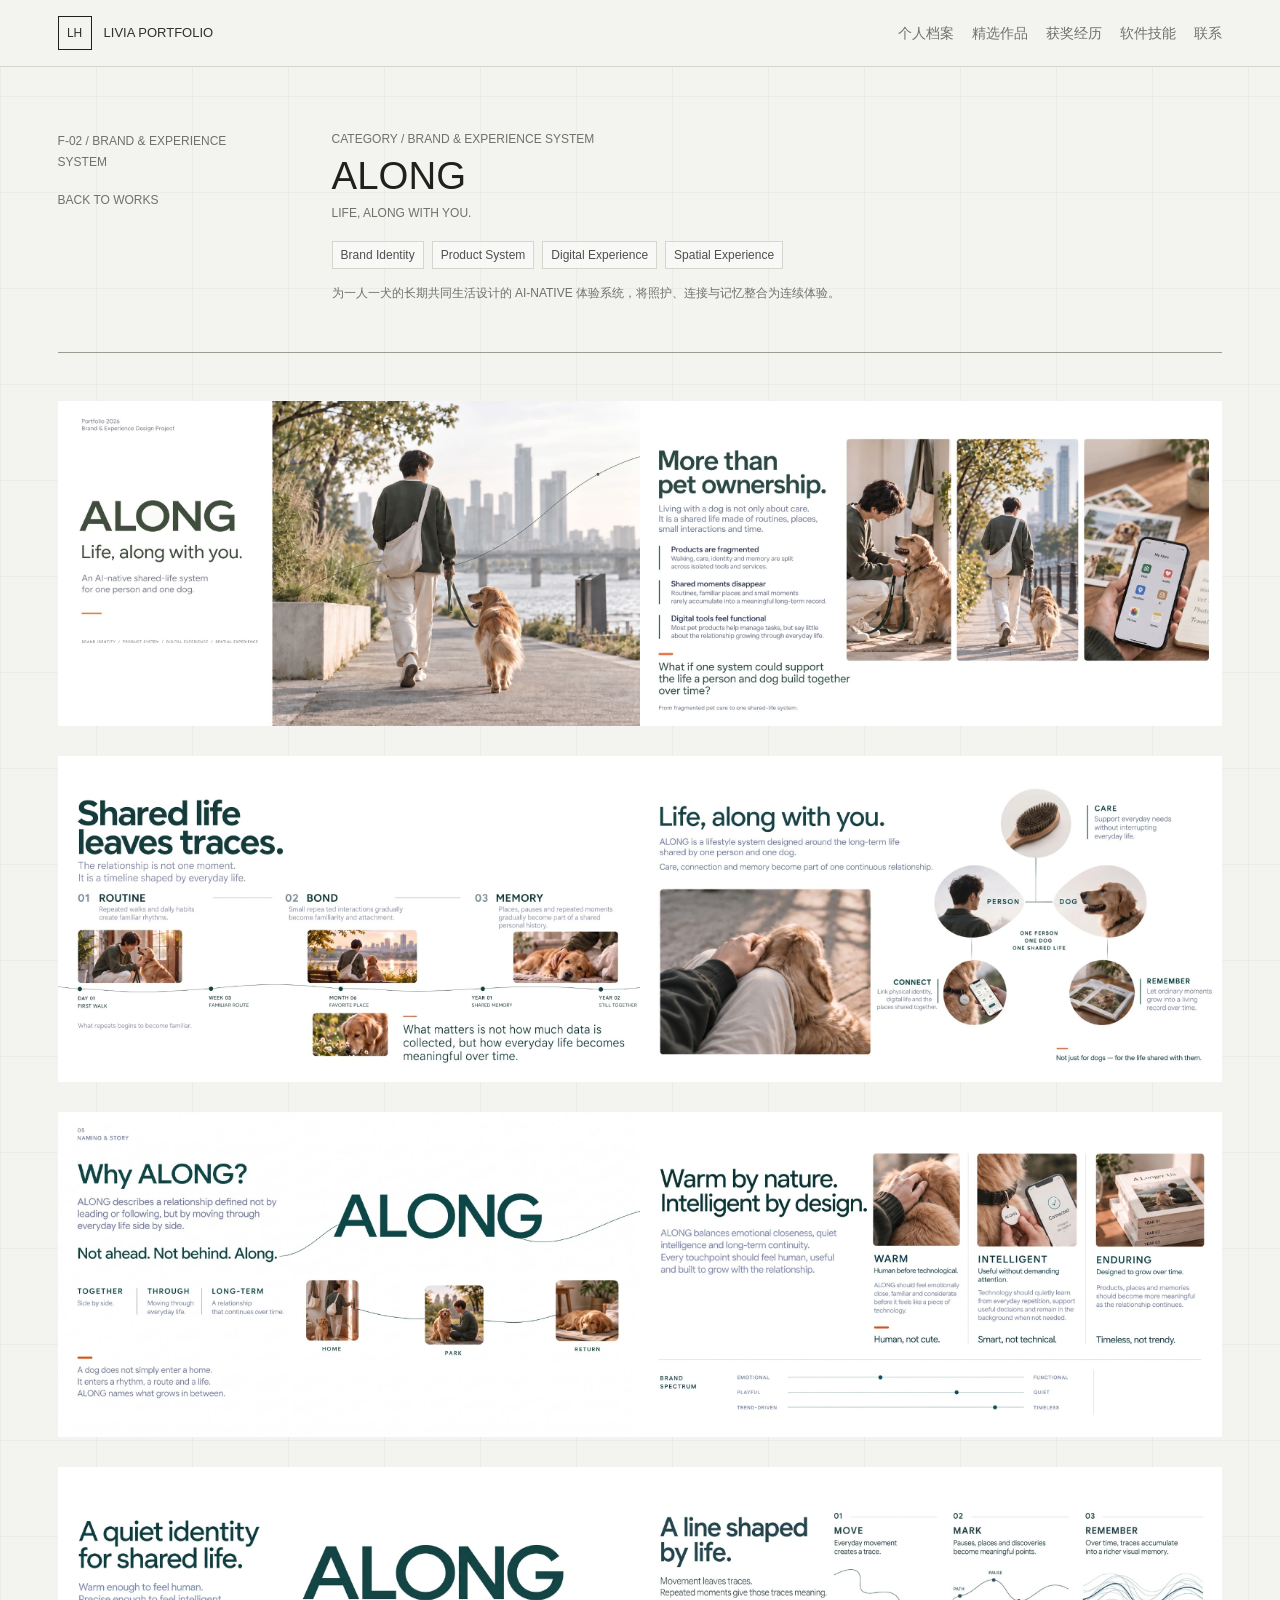
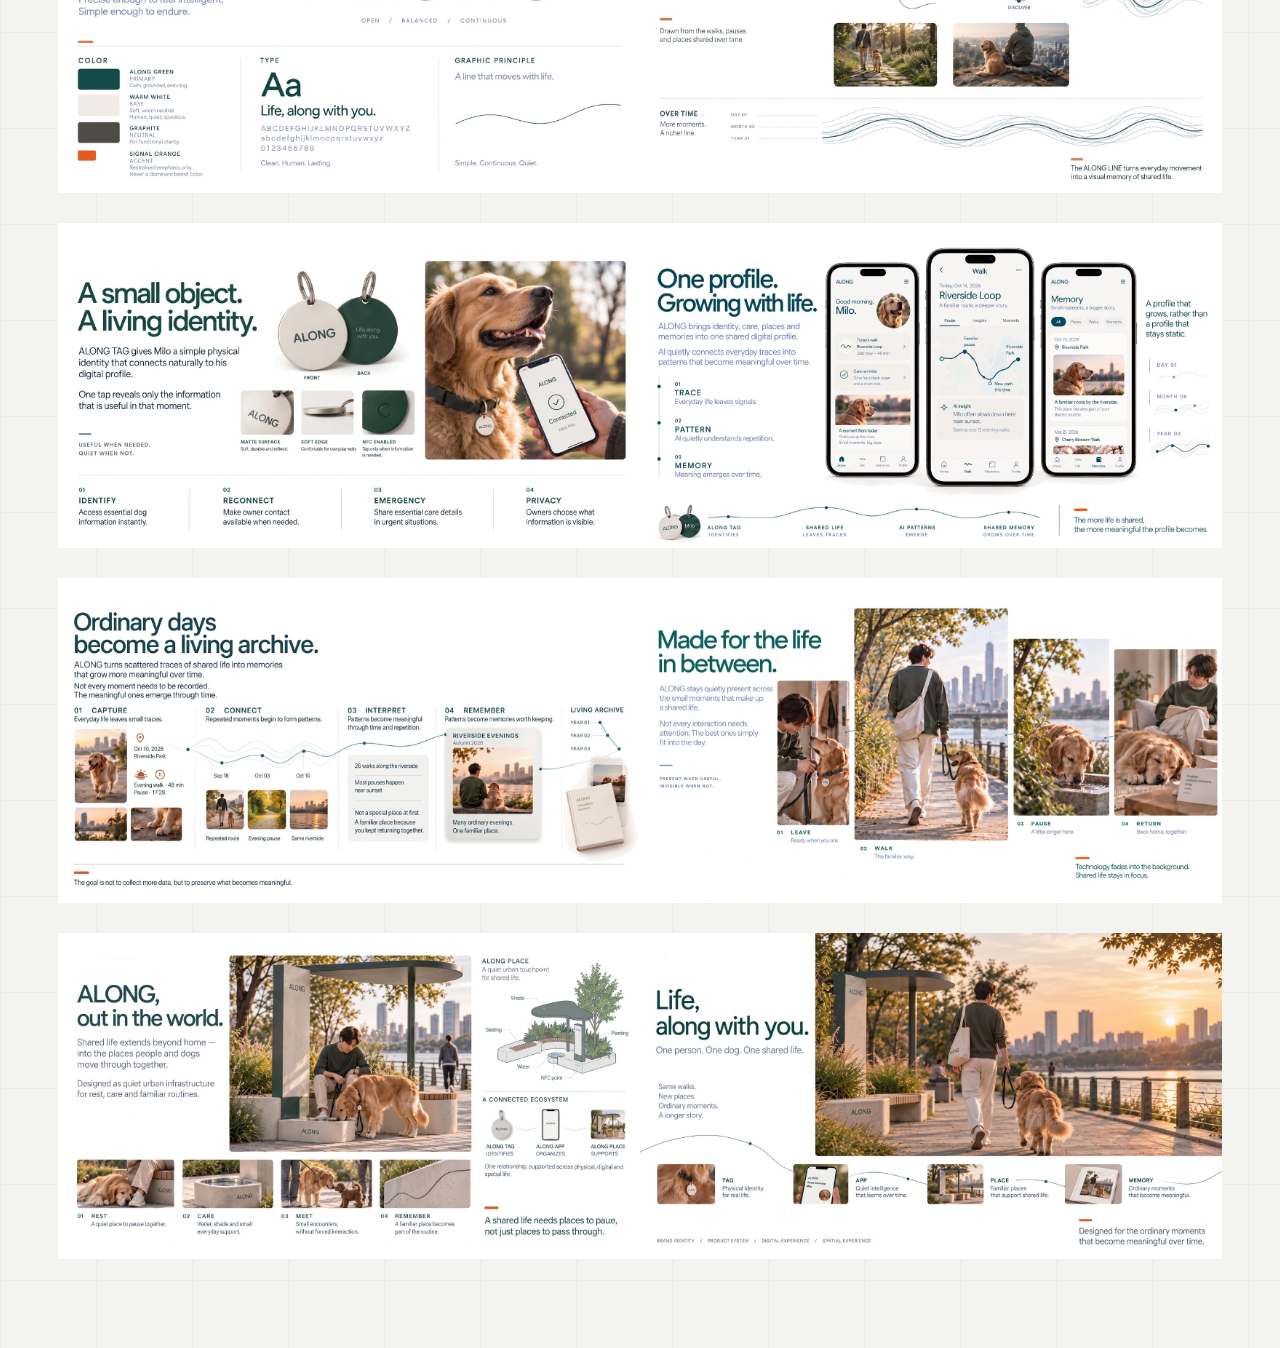
==== projects/along.html @ 431dc791 "Livia portfolio site: optimise assets to WebP and shrink deploy to 69 MB" ====
<!DOCTYPE html>
<html lang="en">
<head>
  <meta charset="UTF-8">
  <meta name="viewport" content="width=device-width, initial-scale=1.0">
  <title>ALONG / Livia Portfolio</title>
  <link rel="icon" href="../favicon.svg" type="image/svg+xml">
  <link rel="stylesheet" href="../style.css?v=along-case-1">
</head>
<body>
  <header class="site-header">
    <a class="brand" href="../index.html#home" aria-label="Back to home">
      <span class="brand-mark">LH</span>
      <span>Livia Portfolio</span>
    </a>
    <button class="nav-toggle" type="button" aria-expanded="false" aria-controls="site-nav" aria-label="Open navigation"><span></span><span></span><span></span></button>
    <nav class="site-nav" id="site-nav">
      <a href="../index.html#profile">个人档案</a>
      <a href="../index.html#works">精选作品</a>
      <a href="../index.html#awards">获奖经历</a>
      <a href="../index.html#skills">软件技能</a>
      <a href="../index.html#contact">联系</a>
    </nav>
  </header>

  <main class="project-page along-case-study">
    <section class="project-hero">
      <div>
        <p class="project-kicker">F-02 / Brand &amp; Experience System</p>
        <a class="project-back" href="../index.html#works">Back to works</a>
      </div>
      <div class="project-title">
        <p class="eyebrow">Category / Brand &amp; Experience System</p>
        <h1>ALONG</h1>
        <p class="work-title-en">Life, along with you.</p>
        <div class="tag-list"><span>Brand Identity</span><span>Product System</span><span>Digital Experience</span><span>Spatial Experience</span></div>
        <p class="project-meta">为一人一犬的长期共同生活设计的 AI-native 体验系统，将照护、连接与记忆整合为连续体验。</p>
      </div>
    </section>

    <section class="detail-gallery along-gallery" aria-label="ALONG case study pages">
      <div class="along-spread">
        <figure class="detail-image-frame has-image"><img src="../assets/images/along-pages/along-page-01.webp" alt="ALONG case study page 01"></figure>
        <figure class="detail-image-frame has-image"><img src="../assets/images/along-pages/along-page-02.webp" alt="ALONG case study page 02" loading="lazy"></figure>
      </div>
      <div class="along-spread">
        <figure class="detail-image-frame has-image"><img src="../assets/images/along-pages/along-page-03.webp" alt="ALONG case study page 03" loading="lazy"></figure>
        <figure class="detail-image-frame has-image"><img src="../assets/images/along-pages/along-page-04.webp" alt="ALONG case study page 04" loading="lazy"></figure>
      </div>
      <div class="along-spread">
        <figure class="detail-image-frame has-image"><img src="../assets/images/along-pages/along-page-05.webp" alt="ALONG case study page 05" loading="lazy"></figure>
        <figure class="detail-image-frame has-image"><img src="../assets/images/along-pages/along-page-06.webp" alt="ALONG case study page 06" loading="lazy"></figure>
      </div>
      <div class="along-spread">
        <figure class="detail-image-frame has-image"><img src="../assets/images/along-pages/along-page-07.webp" alt="ALONG case study page 07" loading="lazy"></figure>
        <figure class="detail-image-frame has-image"><img src="../assets/images/along-pages/along-page-08.webp" alt="ALONG case study page 08" loading="lazy"></figure>
      </div>
      <div class="along-spread">
        <figure class="detail-image-frame has-image"><img src="../assets/images/along-pages/along-page-09.webp" alt="ALONG case study page 09" loading="lazy"></figure>
        <figure class="detail-image-frame has-image"><img src="../assets/images/along-pages/along-page-10.webp" alt="ALONG case study page 10" loading="lazy"></figure>
      </div>
      <div class="along-spread">
        <figure class="detail-image-frame has-image"><img src="../assets/images/along-pages/along-page-11.webp" alt="ALONG case study page 11" loading="lazy"></figure>
        <figure class="detail-image-frame has-image"><img src="../assets/images/along-pages/along-page-12.webp" alt="ALONG case study page 12" loading="lazy"></figure>
      </div>
      <div class="along-spread">
        <figure class="detail-image-frame has-image"><img src="../assets/images/along-pages/along-page-13.webp" alt="ALONG case study page 13" loading="lazy"></figure>
        <figure class="detail-image-frame has-image"><img src="../assets/images/along-pages/along-page-14.webp" alt="ALONG case study page 14" loading="lazy"></figure>
      </div>
    </section>

  </main>

  <script src="../script.js"></script>
</body>
</html>
---- style.css ----
/* 基础变量：集中管理颜色、边框和间距，保持灰白、细线、图纸感 */
:root {
  --color-bg: #f3f3f0;
  --color-paper: #fbfbf8;
  --color-surface: rgba(255, 255, 252, 0.78);
  --color-text: #20211f;
  --color-muted: #70716b;
  --color-faint: #aaa9a1;
  --color-line: #d7d6cd;
  --color-line-strong: #9c9b92;
  --color-accent: #4f5b55;
  --max-width: 1360px;
  --side-gap: clamp(20px, 4.5vw, 76px);
  --section-gap: clamp(44px, 5.5vw, 78px);
}

* {
  box-sizing: border-box;
}

html {
  scroll-behavior: smooth;
}

body {
  margin: 0;
  background:
    linear-gradient(90deg, rgba(32, 33, 31, 0.035) 1px, transparent 1px),
    linear-gradient(180deg, rgba(32, 33, 31, 0.03) 1px, transparent 1px),
    var(--color-bg);
  background-size: 96px 96px;
  color: var(--color-text);
  font-family: -apple-system, BlinkMacSystemFont, "Segoe UI", "PingFang SC", "Microsoft YaHei", Arial, sans-serif;
  line-height: 1.72;
}

a {
  color: inherit;
  text-decoration: none;
}

p,
h1,
h2,
h3,
figure,
dl,
dd {
  margin: 0;
}

ul {
  margin: 0;
  padding: 0;
}

/* 顶部导航 */
.site-header {
  position: sticky;
  top: 0;
  z-index: 10;
  display: flex;
  align-items: center;
  justify-content: space-between;
  gap: 24px;
  padding: 16px var(--side-gap);
  border-bottom: 1px solid var(--color-line);
  background: rgba(243, 243, 240, 0.9);
  backdrop-filter: blur(14px);
}

.brand {
  display: inline-flex;
  align-items: center;
  flex: 0 0 auto;
  gap: 12px;
  color: #30312e;
  font-size: 13px;
  text-transform: uppercase;
}

.brand-mark {
  display: inline-grid;
  width: 34px;
  height: 34px;
  place-items: center;
  border: 1px solid var(--color-text);
  font-size: 12px;
}

.site-nav {
  display: flex;
  flex-wrap: wrap;
  align-items: center;
  justify-content: flex-end;
  gap: 8px 18px;
  color: var(--color-muted);
  font-size: 14px;
}

.site-nav a {
  transition: color 0.2s ease;
}

.site-nav a:hover {
  color: var(--color-text);
}

.nav-toggle {
  display: none;
  width: 40px;
  height: 40px;
  padding: 0;
  border: 1px solid var(--color-line);
  background: transparent;
  cursor: pointer;
}

.nav-toggle span {
  display: block;
  width: 18px;
  height: 1px;
  margin: 5px auto;
  background: var(--color-text);
}

/* 通用版式：左侧编号与右侧内容统一对齐 */
.section-grid {
  display: grid;
  grid-template-columns: minmax(120px, 210px) minmax(0, 1fr);
  gap: clamp(28px, 5vw, 72px);
  width: min(var(--max-width), calc(100% - var(--side-gap) * 2));
  margin: 0 auto;
}

.content-section {
  padding: var(--section-gap) 0;
  border-top: 1px solid var(--color-line);
}

.compact-section {
  padding: clamp(38px, 4.8vw, 66px) 0;
}

.section-label,
.hero-meta,
.hero-note,
.eyebrow,
.card-number,
.plate-label,
.section-note,
.work-index,
.work-title-en {
  color: var(--color-muted);
  font-size: 12px;
  line-height: 1.45;
  text-transform: uppercase;
}

.section-label {
  position: sticky;
  top: 88px;
  align-self: start;
  padding-top: 8px;
}

.section-content {
  max-width: 1040px;
}

.section-content h2 {
  max-width: 790px;
  margin: 6px 0 20px;
  font-size: clamp(30px, 4vw, 50px);
  font-weight: 500;
  line-height: 1.16;
}

.text-block {
  display: grid;
  gap: 18px;
  max-width: 760px;
  color: #383936;
  font-size: 17px;
}

.section-heading-row {
  display: flex;
  align-items: start;
  justify-content: space-between;
  gap: 24px;
  margin-bottom: 8px;
  border-bottom: 1px solid var(--color-line);
}

.section-note {
  max-width: 230px;
  padding-top: 12px;
  text-align: right;
}

/* 首页：图纸感大标题区域 */
.hero {
  width: min(var(--max-width), calc(100% - var(--side-gap) * 2));
  min-height: calc(100vh - 67px);
  margin: 0 auto;
  padding: clamp(24px, 3vw, 38px) 0 clamp(34px, 5vw, 58px);
}

.hero-drawing {
  position: relative;
  min-height: calc(100vh - 118px);
  display: grid;
  grid-template-columns: minmax(140px, 230px) minmax(0, 1fr);
  grid-template-rows: auto 1fr auto;
  gap: 0;
  border: 1px solid var(--color-line-strong);
  background:
    linear-gradient(90deg, rgba(79, 91, 85, 0.08) 1px, transparent 1px),
    linear-gradient(180deg, rgba(79, 91, 85, 0.07) 1px, transparent 1px),
    rgba(251, 251, 248, 0.62);
  background-size: 48px 48px;
}

.hero-drawing::before,
.hero-drawing::after {
  content: "";
  position: absolute;
  pointer-events: none;
}

.hero-drawing::before {
  inset: 18px;
  border: 1px solid rgba(156, 155, 146, 0.55);
}

.hero-drawing::after {
  top: 0;
  bottom: 0;
  left: min(230px, 20vw);
  width: 1px;
  background: var(--color-line);
}

.hero-meta {
  grid-column: 1 / -1;
  display: grid;
  grid-template-columns: minmax(140px, 230px) 1fr 1fr;
  border-bottom: 1px solid var(--color-line);
}

.hero-meta span,
.hero-note span {
  padding: 14px 18px;
  border-right: 1px solid var(--color-line);
}

.hero-meta span:last-child,
.hero-note span:last-child {
  border-right: 0;
}

.hero-title-block {
  grid-column: 2;
  display: flex;
  flex-direction: column;
  justify-content: center;
  min-height: 58vh;
  padding: clamp(40px, 6vw, 84px) clamp(28px, 5vw, 76px);
}

.hero h1 {
  display: grid;
  gap: 6px;
  margin: 18px 0 26px;
  font-size: clamp(72px, 10vw, 176px);
  font-weight: 500;
  line-height: 0.9;
}

.hero h1 span:last-child {
  color: transparent;
  -webkit-text-stroke: 1px var(--color-text);
}

.hero-subtitle {
  max-width: 640px;
  color: #373936;
  font-size: clamp(18px, 2.4vw, 30px);
}

.hero-statement {
  max-width: 720px;
  margin-top: 18px;
  color: #4b4d49;
  font-size: clamp(15px, 1.5vw, 17px);
}

.hero-plate {
  grid-column: 1;
  grid-row: 2;
  display: flex;
  flex-direction: column;
  justify-content: end;
  min-height: 260px;
  padding: 18px;
  border-right: 1px solid var(--color-line);
}

.hero-keywords {
  display: grid;
  gap: 7px;
  margin-top: 14px;
}

.hero-keywords span {
  display: block;
  padding: 6px 0;
  border-top: 1px solid var(--color-line);
  color: #30312e;
  font-size: 14px;
}

.hero-note {
  grid-column: 1 / -1;
  display: grid;
  grid-template-columns: minmax(140px, 230px) minmax(0, 1fr);
  border-top: 1px solid var(--color-line);
}

/* 首页增强版 Hero：超大文字排版 + 图纸式标注 + 克制按钮 */
.hero-impact {
  overflow: hidden;
}

.hero-impact .hero-title-block {
  position: relative;
  display: grid;
  align-content: center;
  min-height: 60vh;
  padding: clamp(34px, 4.5vw, 64px) clamp(24px, 5vw, 76px);
}

.hero-intro {
  position: relative;
  z-index: 4;
  max-width: 620px;
  color: #4b4d49;
  font-size: clamp(15px, 1.5vw, 20px);
  animation: heroFadeUp 0.7s ease both;
}

.hero-display {
  position: relative;
  z-index: 2;
  display: grid;
  gap: 0;
  max-width: 100%;
  min-width: 0;
  margin: clamp(18px, 3vw, 34px) 0 clamp(30px, 4.5vw, 58px);
  font-size: clamp(82px, 10.8vw, 176px);
  font-weight: 700;
  letter-spacing: 0;
  line-height: 0.84;
  text-transform: uppercase;
  animation: heroRise 0.85s ease 0.08s both;
  will-change: transform;
}

.hero-display span:last-child {
  color: transparent;
  -webkit-text-stroke: 1px var(--color-text);
}

.hero-copy {
  position: relative;
  z-index: 4;
  max-width: 760px;
  animation: heroFadeUp 0.75s ease 0.32s both;
}

.hero-actions {
  position: relative;
  z-index: 4;
  display: flex;
  flex-wrap: wrap;
  gap: 12px;
  margin-top: 24px;
  animation: heroFadeUp 0.75s ease 0.45s both;
}

.hero-button {
  display: inline-flex;
  align-items: center;
  justify-content: center;
  min-width: 150px;
  min-height: 44px;
  padding: 10px 18px;
  border: 1px solid var(--color-text);
  font-size: 14px;
  transition: transform 0.25s ease, background 0.25s ease, color 0.25s ease;
}

.hero-button:hover {
  transform: translateY(-2px);
}

.hero-button:focus-visible {
  outline: 1px solid var(--color-text);
  outline-offset: 3px;
}

.hero-button-primary {
  background: var(--color-text);
  color: var(--color-paper);
}

.hero-button-primary:hover {
  background: transparent;
  color: var(--color-text);
}

.hero-button-secondary {
  background: rgba(251, 251, 248, 0.72);
  color: var(--color-text);
}

.hero-button-secondary:hover {
  background: var(--color-text);
  color: var(--color-paper);
}

.hero-tags {
  display: grid;
  gap: 8px;
  margin-top: 14px;
}

.hero-tags span {
  display: block;
  padding: 7px 0;
  border-top: 1px solid var(--color-line);
  color: #30312e;
  font-size: 13px;
}

.site-nav a {
  position: relative;
}

.site-nav a::after {
  content: "";
  position: absolute;
  left: 0;
  right: 0;
  bottom: -5px;
  height: 1px;
  background: var(--color-text);
  transform: scaleX(0);
  transform-origin: left;
  transition: transform 0.22s ease;
}

.site-nav a:hover::after {
  transform: scaleX(1);
}

.work-card,
.work-index,
.work-text h3 {
  transition: transform 0.25s ease, color 0.25s ease, border-color 0.3s ease, box-shadow 0.3s ease;
}

.work-card:hover .work-index,
.work-card:hover .work-text h3 {
  transform: translateX(4px);
}

.reveal-item {
  opacity: 0;
  transform: translateY(18px);
  transition: opacity 0.65s ease, transform 0.65s ease;
}

.reveal-item.is-visible {
  opacity: 1;
  transform: translateY(0);
}

@keyframes heroFadeUp {
  from {
    opacity: 0;
    transform: translateY(14px);
  }
  to {
    opacity: 1;
    transform: translateY(0);
  }
}

@keyframes heroRise {
  from {
    opacity: 0;
    transform: translateY(28px);
  }
  to {
    opacity: 1;
    transform: translateY(0);
  }
}

/* 关于我 */
.profile-section {
  padding-top: clamp(42px, 5vw, 72px);
  padding-bottom: clamp(42px, 5vw, 72px);
}

.profile-layout {
  display: grid;
  grid-template-columns: minmax(220px, 280px) minmax(0, 1fr);
  gap: clamp(24px, 3.4vw, 42px);
  align-items: start;
}

.profile-main {
  display: grid;
  gap: 26px;
}

.profile-research {
  grid-column: 2;
}

.profile-block {
  border-top: 1px solid var(--color-line-strong);
}

.profile-block-heading {
  display: flex;
  align-items: baseline;
  justify-content: space-between;
  gap: 18px;
  padding: 9px 0 12px;
  border-bottom: 1px solid var(--color-line);
  color: var(--color-muted);
  font-size: 12px;
  text-transform: uppercase;
}

.profile-block-heading span:last-child {
  color: #4f504b;
  text-transform: none;
}

.profile-about-text {
  gap: 14px;
  max-width: none;
  padding-top: 14px;
  font-size: 15px;
  line-height: 1.82;
}

.education-compact,
.research-list {
  display: grid;
}

.education-item {
  display: grid;
  grid-template-columns: minmax(98px, 128px) minmax(0, 1fr);
  gap: 18px;
  padding: 14px 0;
  border-bottom: 1px solid var(--color-line);
}

.education-time {
  color: var(--color-muted);
  font-size: 12px;
  line-height: 1.6;
}

.education-body h3 {
  margin: 5px 0 2px;
  font-size: 18px;
  font-weight: 500;
  line-height: 1.35;
}

.education-body p {
  color: var(--color-muted);
  font-size: 14px;
}

.research-mini-card {
  display: grid;
  grid-template-columns: 54px minmax(210px, 0.36fr) minmax(0, 1fr);
  column-gap: 14px;
  row-gap: 3px;
  padding: 14px 0;
  border-bottom: 1px solid var(--color-line);
}

.research-mini-card .card-number {
  grid-row: auto;
}

.research-mini-card h3 {
  align-self: start;
  margin: 0;
  font-size: 17px;
  font-weight: 500;
  line-height: 1.35;
  white-space: nowrap;
}

.research-mini-card p {
  margin: 0;
  color: var(--color-muted);
  font-size: 14px;
  line-height: 1.7;
}

.about-layout {
  display: grid;
  grid-template-columns: minmax(220px, 300px) minmax(0, 1fr);
  gap: clamp(24px, 4vw, 46px);
  align-items: start;
}

.profile-panel {
  border-top: 1px solid var(--color-line-strong);
}

.profile-image {
  aspect-ratio: 4 / 3;
  overflow: hidden;
  border-bottom: 1px solid var(--color-line);
  background: var(--color-paper);
}

.profile-image img {
  width: 100%;
  height: 100%;
  display: block;
  object-fit: cover;
}

.profile-info {
  display: grid;
  margin-top: 10px;
}

.profile-info div {
  display: grid;
  grid-template-columns: 72px minmax(0, 1fr);
  border-bottom: 1px solid var(--color-line);
}

.profile-info div:first-child {
  border-top: 1px solid var(--color-line);
}

.profile-info dt,
.profile-info dd {
  padding: 9px 0;
  font-size: 13px;
}

.profile-info dt {
  color: var(--color-muted);
}

.profile-info dd {
  color: #30312e;
  text-align: right;
}

/* 教育时间轴 */
.timeline {
  display: grid;
  border-top: 1px solid var(--color-line-strong);
}

.timeline-item {
  display: grid;
  grid-template-columns: minmax(150px, 220px) minmax(0, 1fr);
  border-bottom: 1px solid var(--color-line);
}

.timeline-time {
  padding: 22px 22px 22px 0;
  color: var(--color-muted);
  font-size: 13px;
}

.timeline-body {
  padding: 22px 0 22px 28px;
  border-left: 1px solid var(--color-line);
}

.timeline-body h3 {
  margin: 8px 0 4px;
  font-size: 24px;
  font-weight: 500;
}

.timeline-body p,
.meta-list {
  color: var(--color-muted);
  font-size: 15px;
}

.meta-list {
  display: flex;
  flex-wrap: wrap;
  gap: 10px;
  margin-top: 12px;
}

.meta-list span {
  padding: 4px 10px;
  border: 1px solid var(--color-line);
  background: rgba(251, 251, 248, 0.65);
}

/* 研究方向：学术图版卡片系统 */
.research-board {
  display: grid;
  grid-template-columns: repeat(2, minmax(0, 1fr));
  border-top: 1px solid var(--color-line-strong);
  border-left: 1px solid var(--color-line);
}

.research-card {
  min-height: 200px;
  display: grid;
  grid-template-rows: auto auto 1fr;
  padding: 22px;
  border-right: 1px solid var(--color-line);
  border-bottom: 1px solid var(--color-line);
  background:
    linear-gradient(90deg, rgba(32, 33, 31, 0.025) 1px, transparent 1px),
    linear-gradient(180deg, rgba(32, 33, 31, 0.025) 1px, transparent 1px),
    var(--color-surface);
  background-size: 28px 28px;
}

.research-card-head,
.work-index {
  display: flex;
  justify-content: space-between;
  gap: 12px;
}

.research-card h3,
.work-card h3,
.skill-group h3 {
  margin: 20px 0 10px;
  font-size: 20px;
  font-weight: 500;
  line-height: 1.35;
}

.research-card p,
.work-card p {
  color: var(--color-muted);
  font-size: 15px;
}

/* 精选作品：重点项目与空间作品索引 */
.works-section .section-heading-row { margin-bottom: 0; }

.works-group { margin-top: clamp(32px, 4vw, 48px); }

.works-group + .works-group { margin-top: clamp(54px, 6vw, 76px); }

.works-subsection-heading {
  display: flex;
  align-items: baseline;
  justify-content: space-between;
  gap: 20px;
  padding-bottom: 12px;
}

.works-subsection-heading h3,
.works-subsection-heading p {
  color: var(--color-muted);
  font-size: 11px;
  font-weight: 500;
  letter-spacing: 0.1em;
  line-height: 1.5;
  text-transform: uppercase;
}

.featured-grid {
  display: grid;
  grid-template-columns: repeat(2, minmax(0, 1fr));
  border-top: 1px solid var(--color-line-strong);
  border-left: 1px solid var(--color-line);
}

.featured-card {
  min-width: 0;
  display: grid;
  grid-template-rows: auto 1fr;
  border-right: 1px solid var(--color-line);
  border-bottom: 1px solid var(--color-line);
  background: rgba(251, 251, 248, 0.42);
  color: inherit;
  text-decoration: none;
  transition: background-color 180ms ease, border-color 180ms ease;
}

.featured-media {
  display: grid;
  aspect-ratio: 16 / 10;
  overflow: hidden;
  place-items: center;
  border-bottom: 1px solid var(--color-line);
  background:
    linear-gradient(90deg, rgba(79, 91, 85, 0.045) 1px, transparent 1px),
    linear-gradient(180deg, rgba(79, 91, 85, 0.045) 1px, transparent 1px),
    rgba(238, 238, 234, 0.72);
  background-size: 32px 32px;
}

.featured-media img {
  width: 100%;
  height: 100%;
  display: block;
  object-fit: cover;
  transition: transform 260ms ease;
}

.featured-card--along .featured-media img {
  object-position: center;
}

.featured-primary-link,
.featured-title-link {
  color: inherit;
  text-decoration: none;
}

.featured-card-body {
  display: flex;
  min-height: 230px;
  flex-direction: column;
  padding: clamp(18px, 2.4vw, 28px);
}

.featured-meta,
.featured-status {
  display: flex;
  align-items: baseline;
  justify-content: space-between;
  gap: 18px;
  color: var(--color-muted);
  font-size: 10px;
  letter-spacing: 0.07em;
  line-height: 1.5;
  text-transform: uppercase;
}

.featured-meta span:last-child { text-align: right; }

.featured-card h4 {
  margin: 28px 0 10px;
  font-size: clamp(26px, 2.4vw, 36px);
  font-weight: 500;
  letter-spacing: -0.025em;
  line-height: 1.1;
}

.featured-card h4 span {
  color: var(--color-muted);
  font-size: 0.65em;
  font-weight: 400;
  letter-spacing: 0.04em;
}

.featured-card-body > p {
  max-width: 480px;
  color: var(--color-muted);
  font-size: 14px;
  line-height: 1.75;
}

.featured-status {
  margin-top: auto;
  padding-top: 24px;
  border-top: 1px solid var(--color-line);
}

.featured-actions {
  display: flex;
  gap: 18px;
  margin-top: auto;
  padding-top: 24px;
  border-top: 1px solid var(--color-line);
}

.featured-actions .featured-status {
  flex: 1;
  min-width: 0;
  margin-top: 0;
  padding-top: 0;
  border-top: 0;
  color: var(--color-muted);
  text-decoration: none;
}

.featured-status strong {
  color: #5d5f59;
  font-weight: 500;
  transition: transform 180ms ease;
}

.featured-card:hover,
.featured-card:focus-visible {
  border-color: var(--color-line-strong);
  background: rgba(251, 251, 248, 0.72);
}

.featured-card:hover .featured-media img,
.featured-card:focus-visible .featured-media img {
  transform: scale(1.012);
}

.featured-card:hover .featured-status strong,
.featured-card:focus-visible .featured-status strong {
  transform: translate(2px, -2px);
}

.featured-primary-link:focus-visible,
.featured-title-link:focus-visible,
.featured-actions .featured-status:focus-visible {
  outline: 2px solid var(--color-text);
  outline-offset: 3px;
}

.featured-card:focus-visible {
  position: relative;
  z-index: 1;
  outline: 2px solid var(--color-text);
  outline-offset: -2px;
}

.work-directory {
  display: grid;
  gap: 0;
  border-top: 1px solid var(--color-line-strong);
}

.work-card {
  display: grid;
  grid-template-columns: minmax(104px, 0.45fr) minmax(220px, 0.95fr) minmax(300px, 1.45fr);
  gap: clamp(18px, 2.6vw, 34px);
  align-items: stretch;
  padding: 28px 0;
  border-bottom: 1px solid var(--color-line);
  box-shadow: inset 0 0 0 0 transparent;
}

.work-card:hover .work-text h3 {
  color: #151613;
}

.work-card:hover {
  border-bottom-color: var(--color-line-strong);
  box-shadow: inset 0 -1px 0 var(--color-line-strong);
}

.work-card:focus-visible {
  outline: 2px solid var(--color-accent);
  outline-offset: 5px;
}

.work-card:focus-visible .work-index,
.work-card:focus-visible .work-text h3 { transform: translateX(4px); }

.work-index {
  flex-direction: column;
  justify-content: start;
  min-height: 100%;
  padding-top: 2px;
}

.work-index span:first-child {
  color: #30312e;
}

.work-image-frame {
  display: grid;
  aspect-ratio: 16 / 10;
  align-self: start;
  place-items: center;
  overflow: hidden;
  border: 1px solid var(--color-line);
  background:
    linear-gradient(135deg, transparent calc(50% - 1px), #c9c9c1 50%, transparent calc(50% + 1px)),
    linear-gradient(45deg, transparent calc(50% - 1px), #c9c9c1 50%, transparent calc(50% + 1px)),
    #eeeeea;
  color: var(--color-muted);
  font-size: 12px;
  text-transform: uppercase;
}

.work-image-frame.has-image {
  background: #eeeeea;
  cursor: pointer;
}

.work-image-frame img,
.detail-image-frame img {
  width: 100%;
  height: 100%;
  display: none;
  object-fit: cover;
  object-position: center center;
  transform: scale(1);
  transition: transform 0.3s ease, opacity 0.3s ease;
}

.work-preview-image {
  filter: none;
  transition: transform 0.3s ease, opacity 0.3s ease;
}

.work-image-frame img.is-loaded,
.detail-image-frame img.is-loaded {
  display: block;
}

.work-card:hover .work-image-frame.has-image .work-preview-image.is-loaded {
  opacity: 1;
  transform: scale(1.012);
}

.work-image-frame span,
.detail-image-frame span {
  letter-spacing: 0;
  color: var(--color-muted);
}

.work-text {
  display: flex;
  align-self: stretch;
  flex-direction: column;
  max-width: 560px;
}

.work-text h3 {
  margin-top: 0;
  margin-bottom: 4px;
}

.work-title-en {
  margin-bottom: 14px;
}

.work-summary { line-height: 1.75; }

.work-view {
  display: inline-flex;
  align-items: center;
  align-self: flex-start;
  gap: 12px;
  margin-top: auto;
  padding-top: 18px;
  color: #3f413c;
  font-size: 10px;
  letter-spacing: 0.09em;
  line-height: 1.5;
  text-transform: uppercase;
}

.work-view span { transition: transform 0.2s ease; }

.work-card:hover .work-view span,
.work-card:focus-visible .work-view span { transform: translate(3px, 3px); }

.tag-list,
.skill-tags,
.tags {
  display: flex;
  flex-wrap: wrap;
  gap: 8px;
}

.tag-list,
.tags {
  margin: 0 0 14px;
}

.tag-list span,
.skill-tags span,
.tags span {
  padding: 3px 8px;
  border: 1px solid var(--color-line);
  background: rgba(251, 251, 248, 0.8);
  color: #4f504b;
  font-size: 12px;
}

/* 获奖时间线 */
.awards-timeline {
  display: grid;
  border-top: 1px solid var(--color-line-strong);
}

.award-year {
  display: grid;
  grid-template-columns: minmax(84px, 120px) minmax(0, 1fr);
  gap: 24px;
  padding: 18px 0;
  border-bottom: 1px solid var(--color-line);
}

.award-year h3 {
  margin: 0;
  color: #30312e;
  font-size: 20px;
  font-weight: 500;
}

.award-year ul {
  display: grid;
  gap: 10px;
  max-width: 860px;
  list-style: none;
}

.award-year li {
  position: relative;
  padding-left: 14px;
  color: #4b4d49;
  font-size: 15px;
  line-height: 1.75;
}

.award-year li::before {
  content: "";
  position: absolute;
  top: 12px;
  left: 0;
  width: 4px;
  height: 4px;
  background: var(--color-muted);
}

/* 软件技能 */
.skills-grid {
  display: grid;
  grid-template-columns: repeat(2, minmax(0, 1fr));
  gap: 0;
  border-top: 1px solid var(--color-line-strong);
  border-left: 1px solid var(--color-line);
}

.skill-group {
  min-height: 138px;
  padding: 20px;
  border-right: 1px solid var(--color-line);
  border-bottom: 1px solid var(--color-line);
  background:
    linear-gradient(90deg, rgba(32, 33, 31, 0.025) 1px, transparent 1px),
    linear-gradient(180deg, rgba(32, 33, 31, 0.025) 1px, transparent 1px),
    rgba(255, 255, 252, 0.62);
  background-size: 28px 28px;
}

.skill-group h3 {
  margin-top: 0;
  margin-bottom: 14px;
  font-size: 18px;
}

.skill-subgroup {
  display: grid;
  gap: 8px;
  padding-top: 12px;
  border-top: 1px solid var(--color-line);
}

.skill-subgroup + .skill-subgroup {
  margin-top: 14px;
}

.skill-subgroup h4 {
  margin: 0;
  color: var(--color-muted);
  font-size: 12px;
  font-weight: 500;
  text-transform: uppercase;
}

.line-list {
  display: grid;
  list-style: none;
}

.line-list li {
  padding: 8px 0;
  border-top: 1px solid var(--color-line);
  color: #4b4d49;
  font-size: 14px;
}

.line-list li:last-child {
  border-bottom: 1px solid var(--color-line);
}

/* 联系方式 */
.contact-section {
  padding-top: clamp(38px, 4.8vw, 66px);
  padding-bottom: clamp(52px, 6vw, 82px);
}

.contact-grid {
  display: grid;
  grid-template-columns: repeat(3, minmax(0, 1fr));
  border-top: 1px solid var(--color-line-strong);
  border-left: 1px solid var(--color-line);
}

.contact-card {
  appearance: none;
  display: grid;
  gap: 8px;
  min-height: 128px;
  padding: 18px 20px;
  border-right: 1px solid var(--color-line);
  border-bottom: 1px solid var(--color-line);
  background: rgba(255, 255, 252, 0.62);
  color: inherit;
  font: inherit;
  text-align: left;
  cursor: pointer;
  transition: border-color 0.25s ease, background 0.25s ease;
}

.contact-card:hover {
  border-color: var(--color-line-strong);
  background: rgba(255, 255, 252, 0.82);
}

.contact-card span {
  color: var(--color-muted);
  font-size: 12px;
  text-transform: uppercase;
}

.contact-card strong {
  color: #30312e;
  font-size: clamp(14px, 1.35vw, 17px);
  font-weight: 500;
  word-break: break-word;
}

.contact-card em {
  align-self: end;
  color: var(--color-muted);
  font-size: 12px;
  font-style: normal;
  text-transform: uppercase;
  transition: transform 0.25s ease, color 0.25s ease;
}

.contact-card:hover em {
  color: var(--color-text);
  transform: translateX(4px);
}

.qr-modal {
  position: fixed;
  inset: 0;
  z-index: 30;
  display: none;
  place-items: center;
  padding: 22px;
}

.qr-modal.is-open {
  display: grid;
}

.qr-modal-backdrop {
  position: absolute;
  inset: 0;
  background: rgba(32, 33, 31, 0.52);
}

.qr-modal-panel {
  position: relative;
  z-index: 1;
  width: min(360px, 100%);
  padding: 22px;
  border: 1px solid var(--color-line-strong);
  background:
    linear-gradient(90deg, rgba(32, 33, 31, 0.035) 1px, transparent 1px),
    linear-gradient(180deg, rgba(32, 33, 31, 0.03) 1px, transparent 1px),
    var(--color-paper);
  background-size: 32px 32px;
}

.qr-modal-panel h2 {
  margin: 4px 0 18px;
  font-size: 24px;
  font-weight: 500;
}

.qr-modal-close {
  position: absolute;
  top: 12px;
  right: 12px;
  width: 34px;
  height: 34px;
  border: 1px solid var(--color-line);
  background: rgba(255, 255, 252, 0.72);
  color: var(--color-text);
  font-size: 20px;
  line-height: 1;
  cursor: pointer;
}

.qr-frame {
  display: grid;
  aspect-ratio: 1 / 1;
  place-items: center;
  overflow: hidden;
  border: 1px solid var(--color-line);
  background:
    linear-gradient(135deg, transparent calc(50% - 1px), #c9c9c1 50%, transparent calc(50% + 1px)),
    linear-gradient(45deg, transparent calc(50% - 1px), #c9c9c1 50%, transparent calc(50% + 1px)),
    #eeeeea;
}

.qr-frame img {
  width: 100%;
  height: 100%;
  display: none;
  object-fit: contain;
  background: var(--color-paper);
}

.qr-frame img.is-loaded {
  display: block;
}

.qr-frame span {
  color: var(--color-muted);
  font-size: 12px;
  text-transform: uppercase;
}

.site-footer {
  display: flex;
  justify-content: space-between;
  gap: 20px;
  padding: 24px var(--side-gap);
  border-top: 1px solid var(--color-line);
  color: var(--color-muted);
  font-size: 13px;
}

/* 作品详情页 */
.project-page {
  width: min(var(--max-width), calc(100% - var(--side-gap) * 2));
  margin: 0 auto;
  padding: clamp(34px, 5vw, 70px) 0 clamp(58px, 7vw, 96px);
}

.project-hero {
  display: grid;
  grid-template-columns: minmax(120px, 210px) minmax(0, 1fr);
  gap: clamp(28px, 5vw, 72px);
  padding-bottom: clamp(28px, 4vw, 48px);
  border-bottom: 1px solid var(--color-line-strong);
}

.project-kicker,
.project-meta,
.project-back {
  color: var(--color-muted);
  font-size: 12px;
  text-transform: uppercase;
}

.project-back {
  display: inline-block;
  margin-top: 18px;
}

.project-title h1 {
  max-width: 1080px;
  margin: 6px 0 8px;
  font-size: clamp(30px, 3vw, 48px);
  font-weight: 500;
  line-height: 1.12;
}

.project-title .work-title-en {
  margin-bottom: 18px;
}

.detail-gallery {
  display: grid;
  gap: clamp(18px, 3vw, 30px);
  padding-top: clamp(28px, 4vw, 48px);
}

.detail-image-frame {
  display: grid;
  min-height: 260px;
  place-items: center;
  overflow: hidden;
  border: 1px solid var(--color-line);
  background:
    linear-gradient(135deg, transparent calc(50% - 1px), #c9c9c1 50%, transparent calc(50% + 1px)),
    linear-gradient(45deg, transparent calc(50% - 1px), #c9c9c1 50%, transparent calc(50% + 1px)),
    #eeeeea;
}

.detail-image-frame.has-image {
  display: block;
  min-height: 0;
  background: transparent;
}

.detail-image-frame img {
  height: auto;
  object-fit: contain;
  transform: none;
  transition: none;
}

.along-gallery {
  display: block;
}

.along-spread {
  display: flex;
  width: 100%;
  height: auto;
  gap: 0;
  margin-bottom: clamp(18px, 3vw, 30px);
}

.along-spread:last-child {
  margin-bottom: 0;
}

.along-gallery .detail-image-frame {
  flex: 0 0 50%;
  width: 50%;
  height: auto;
  min-height: 0;
  margin: 0;
  border: 0;
}

.along-gallery .detail-image-frame img {
  width: 100%;
  display: block;
  height: auto;
  object-fit: contain;
}

/* 窄屏与手机适配 */
@media (max-width: 960px) {
  .site-header {
    align-items: flex-start;
  }

  .nav-toggle {
    display: block;
    flex: 0 0 auto;
  }

  .site-nav {
    position: absolute;
    top: 67px;
    left: var(--side-gap);
    right: var(--side-gap);
    display: none;
    flex-direction: column;
    align-items: stretch;
    gap: 0;
    border: 1px solid var(--color-line);
    background: var(--color-paper);
  }

  .site-nav.is-open {
    display: flex;
  }

  .site-nav a {
    padding: 14px 16px;
    border-bottom: 1px solid var(--color-line);
  }

  .site-nav a:last-child {
    border-bottom: 0;
  }

  .section-grid {
    grid-template-columns: 1fr;
    gap: 18px;
  }

  .section-label {
    position: static;
    padding-top: 0;
  }

  .section-heading-row {
    display: block;
  }

  .section-note {
    max-width: none;
    padding: 0 0 18px;
    text-align: left;
  }

  .hero {
    min-height: auto;
    padding-top: 26px;
  }

  .hero-drawing,
  .hero-meta,
  .hero-note {
    grid-template-columns: 1fr;
  }

  .hero-drawing {
    min-height: auto;
  }

  .hero-drawing::after {
    display: none;
  }

  .hero-meta span,
  .hero-note span {
    border-right: 0;
    border-bottom: 1px solid var(--color-line);
  }

  .hero-title-block,
  .hero-plate {
    grid-column: 1;
  }

  .hero-title-block {
    min-height: 52vh;
    padding: 48px 22px;
  }

  .hero-impact .hero-title-block {
    min-height: auto;
    padding: 46px 22px 38px;
  }

  .hero-intro {
    max-width: 520px;
  }

  .hero-display {
    margin: 18px 0 28px;
    font-size: clamp(70px, 17vw, 122px);
    line-height: 0.86;
  }

  .hero-copy {
    max-width: none;
  }

  .hero-actions {
    margin-top: 18px;
  }

  .hero-button {
    min-width: 138px;
  }

  .hero-plate {
    grid-row: auto;
    min-height: auto;
    border-top: 1px solid var(--color-line);
    border-right: 0;
  }

  .profile-layout,
  .about-layout,
  .timeline-item,
  .research-board,
  .skills-grid,
  .contact-grid {
    grid-template-columns: 1fr;
  }

  .profile-main {
    gap: 24px;
  }

  .profile-research {
    grid-column: auto;
    min-width: 0;
  }

  .profile-panel {
    max-width: 420px;
  }

  .timeline-body {
    padding-left: 0;
    border-left: 0;
  }

  .timeline-time {
    padding-bottom: 0;
  }

  .work-card {
    grid-template-columns: 1fr;
    gap: 16px;
  }

  .work-index {
    flex-direction: row;
  }

  .work-image-frame {
    width: 100%;
    max-width: 520px;
  }

  .work-preview-image {
    filter: grayscale(0%) saturate(1) contrast(1);
  }

  .award-year {
    grid-template-columns: 1fr;
    gap: 8px;
  }

  .project-hero {
    grid-template-columns: 1fr;
    gap: 18px;
  }

}

@media (min-width: 841px) and (max-width: 960px) {
  .work-card {
    grid-template-columns: minmax(96px, 0.38fr) minmax(210px, 0.95fr) minmax(260px, 1.25fr);
    gap: clamp(16px, 2vw, 24px);
  }

  .work-index {
    flex-direction: column;
  }

  .work-image-frame {
    max-width: none;
  }
}

@media (max-width: 700px) {
  .featured-grid { grid-template-columns: 1fr; }
}

@media (max-width: 520px) {
  :root {
    --side-gap: 16px;
    --section-gap: 54px;
  }

  .brand span:last-child {
    display: none;
  }

  .hero h1 {
    font-size: 58px;
  }

  .hero .hero-display {
    font-size: clamp(48px, 15vw, 66px);
    line-height: 0.9;
  }

  .hero-actions {
    flex-direction: column;
    align-items: stretch;
  }

  .hero-button {
    width: 100%;
  }

  .section-content h2 {
    font-size: 28px;
  }

  .research-card,
  .skill-group {
    min-height: auto;
  }

  .work-image-frame,
  .profile-panel {
    max-width: none;
  }

  .works-subsection-heading {
    display: grid;
    gap: 4px;
  }

  .works-group { margin-top: 30px; }

  .works-group + .works-group { margin-top: 52px; }

  .featured-card-body {
    min-height: 218px;
    padding: 20px 18px;
  }

  .featured-card h4 { margin-top: 24px; }

  .featured-meta { gap: 12px; }

  .work-card {
    gap: 14px;
    padding: 24px 0;
  }

  .work-index {
    flex-direction: column;
    gap: 4px;
  }

  .work-view {
    min-height: 44px;
    padding-top: 16px;
  }

  .profile-info div {
    grid-template-columns: 64px minmax(0, 1fr);
  }

  .profile-block-heading,
  .education-item,
  .research-mini-card {
    grid-template-columns: 1fr;
  }

  .profile-block-heading {
    display: grid;
    gap: 2px;
  }

  .education-item {
    gap: 6px;
  }

  .research-mini-card {
    gap: 6px;
  }

  .research-mini-card .card-number {
    grid-row: auto;
  }

  .research-mini-card h3 {
    white-space: normal;
  }

  .site-footer {
    flex-direction: column;
  }
}

/* Hero V2：规则限定在首屏，沿用全站变量与系统字体。 */
.hero.hero-v2 {
  width: min(1320px, calc(100% - var(--side-gap) * 2));
  min-height: 0;
  scroll-margin-top: 80px;
  padding: 28px 0 36px;
}

.hero-sheet {
  border: 1px solid var(--color-line-strong);
  background:
    linear-gradient(90deg, rgba(79, 91, 85, 0.045) 1px, transparent 1px),
    linear-gradient(180deg, rgba(79, 91, 85, 0.045) 1px, transparent 1px),
    rgba(251, 251, 248, 0.62);
  background-size: 48px 48px;
}

.hero-v2-meta {
  display: grid;
  grid-template-columns: 1fr auto 100px;
  align-items: center;
  gap: 24px;
  padding: 16px 28px;
  border-bottom: 1px solid var(--color-line);
  color: var(--color-muted);
  font-size: 11px;
  letter-spacing: 0.12em;
  line-height: 1.5;
}

.hero-sheet-number {
  border-left: 1px solid var(--color-line);
  text-align: right;
  font-variant-numeric: tabular-nums;
  white-space: nowrap;
}

.hero-v2-body {
  position: relative;
  padding: clamp(48px, 5.2vw, 76px) clamp(28px, 6.4vw, 92px) 48px;
  border-left: 1px solid var(--color-line);
  margin-left: clamp(28px, 4vw, 58px);
}

.hero-v2-body::before {
  content: "";
  position: absolute;
  top: 0;
  left: 24px;
  width: 1px;
  height: 24px;
  background: var(--color-line-strong);
}

.hero.hero-v2 .hero-v2-name {
  display: block;
  margin: 0;
  font-size: clamp(140px, 13.2vw, 190px);
  font-weight: 600;
  line-height: 0.95;
  letter-spacing: -0.065em;
  white-space: nowrap;
}

.hero-v2-cn {
  margin-top: 18px;
  font-size: clamp(22px, 2vw, 28px);
  line-height: 1.4;
  letter-spacing: 0.2em;
}

.hero-v2-message { margin-top: 36px; }

.hero-v2-manifesto {
  font-size: clamp(30px, 2.5vw, 36px);
  line-height: 1.25;
  letter-spacing: -0.035em;
  font-weight: 400;
}

.hero-v2-manifesto span { display: inline; }

.hero-v2-description {
  max-width: 560px;
  margin-top: 14px;
  color: #555751;
  font-size: clamp(16px, 1.25vw, 18px);
  line-height: 1.85;
}

.hero-v2-action { margin-top: 28px; }

.hero-explore {
  position: relative;
  display: inline-flex;
  align-items: center;
  gap: 30px;
  min-height: 48px;
  padding: 10px 0;
  font-size: 12px;
  line-height: 1.5;
  letter-spacing: 0.09em;
}

.hero-explore::after {
  content: "";
  position: absolute;
  left: 0;
  bottom: 3px;
  width: 100%;
  height: 1px;
  background: var(--color-text);
  transform: scaleX(0.36);
  transform-origin: left;
  transition: transform 180ms ease;
}

.hero-explore-arrow {
  font-size: 22px;
  transition: transform 180ms ease;
}

.hero-explore:hover::after,
.hero-explore:focus-visible::after { transform: scaleX(1); }

.hero-explore:hover .hero-explore-arrow,
.hero-explore:focus-visible .hero-explore-arrow { transform: translate(3px, 3px); }

.hero-explore:focus-visible {
  outline: 2px solid var(--color-accent);
  outline-offset: 6px;
}

.hero-v2-footer {
  display: flex;
  flex-wrap: wrap;
  justify-content: space-between;
  gap: 16px 32px;
  padding: 19px 28px;
  border-top: 1px solid var(--color-line);
  color: var(--color-muted);
  font-size: 11px;
  line-height: 1.7;
}

.hero-v2-domains {
  display: flex;
  flex-wrap: wrap;
  gap: 4px 10px;
  letter-spacing: 0.07em;
}

.hero-v2-affiliation { letter-spacing: 0.015em; }

.hero-enter { animation: heroV2Enter 300ms ease-out both; }
.hero-v2-name { animation-delay: 60ms; }
.hero-v2-cn { animation-delay: 120ms; }
.hero-v2-message { animation-delay: 180ms; }
.hero-v2-action { animation-delay: 240ms; }
.hero-v2-footer { animation-delay: 0ms; }

@keyframes heroV2Enter {
  from { opacity: 0; transform: translateY(8px); }
  to { opacity: 1; transform: translateY(0); }
}

@media (max-width: 960px) {
  .hero-v2-meta { grid-template-columns: 1fr auto; gap: 10px 20px; }
  .hero-v2-meta p:nth-child(2) { grid-row: 2; }
  .hero-sheet-number { grid-column: 2; grid-row: 1 / 3; padding-left: 24px; }
  .hero-v2-body { margin-left: 28px; padding: 48px 36px 40px; }
  .hero.hero-v2 .hero-v2-name { font-size: clamp(100px, 16vw, 154px); }
}

@media (max-width: 520px) {
  .hero.hero-v2 { padding: 18px 0 12px; }
  .hero-v2-meta { padding: 14px 18px; font-size: 10px; letter-spacing: 0.07em; }
  .hero-v2-meta p:nth-child(2) { max-width: 190px; }
  .hero-sheet-number { padding-left: 12px; }
  .hero-v2-body { margin-left: 18px; padding: 38px 18px 32px; }
  .hero-v2-body::before { left: 12px; height: 18px; }
  .hero.hero-v2 .hero-v2-name { font-size: clamp(82px, 23vw, 92px); }
  .hero-v2-cn { margin-top: 16px; font-size: 22px; }
  .hero-v2-message { margin-top: 28px; }
  .hero-v2-manifesto { max-width: 310px; font-size: 30px; }
  .hero-v2-manifesto span { display: block; }
  .hero-v2-description { margin-top: 12px; font-size: 16px; }
  .hero-v2-action { margin-top: 22px; }
  .hero-explore { gap: 14px; font-size: 10px; letter-spacing: 0.06em; }
  .hero-v2-footer {
    padding: 16px 18px;
    gap: 12px;
    color: #5f615b;
    font-size: 12px;
    line-height: 1.75;
  }
  .hero-v2-domains { gap: 3px 9px; letter-spacing: 0.045em; }
  .hero-v2-affiliation { line-height: 1.65; }
  .hero-v2 + .profile-section { padding-top: 32px; }
}

@media (prefers-reduced-motion: reduce) {
  .hero-v2 .hero-enter { animation: none; opacity: 1; transform: none; }
  html {
    scroll-behavior: auto;
  }

  *,
  *::before,
  *::after {
    animation-duration: 0.01ms !important;
    animation-iteration-count: 1 !important;
    transition-duration: 0.01ms !important;
  }

  .reveal-item {
    opacity: 1;
    transform: none;
  }
}
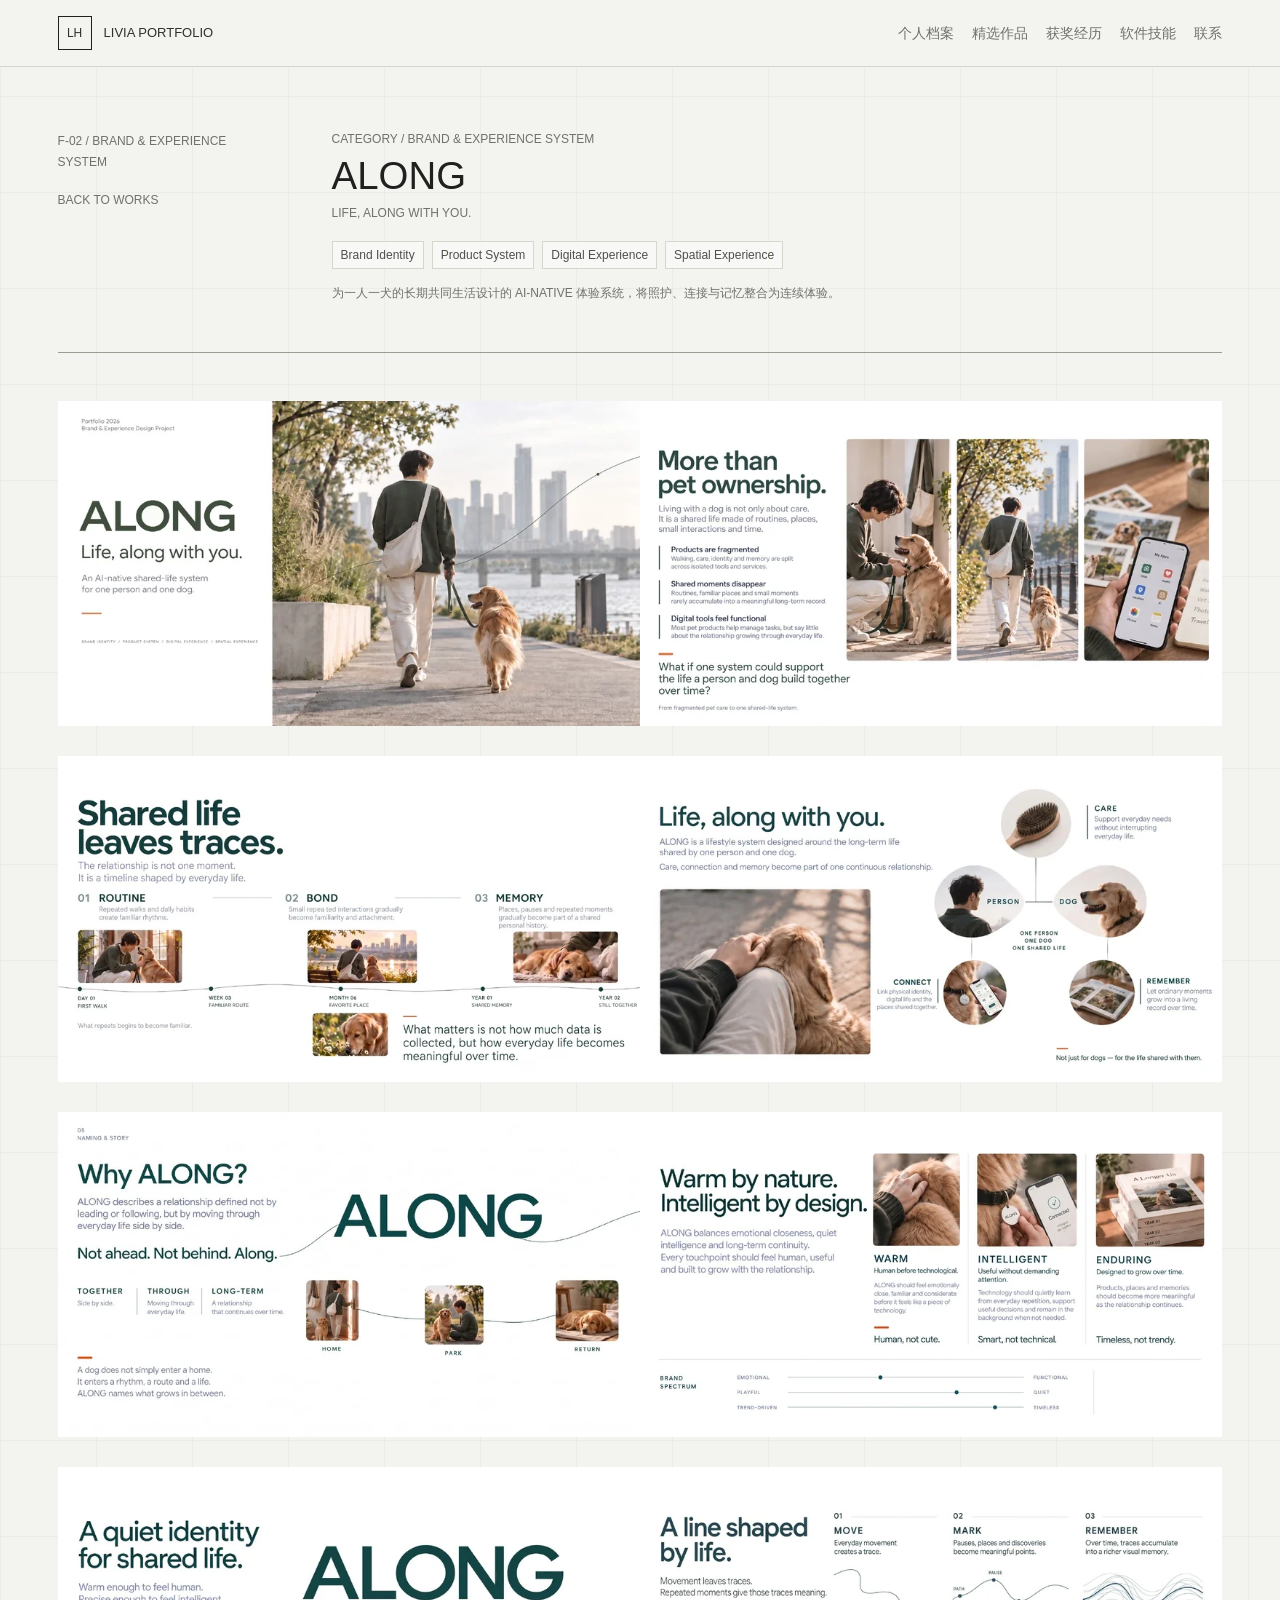
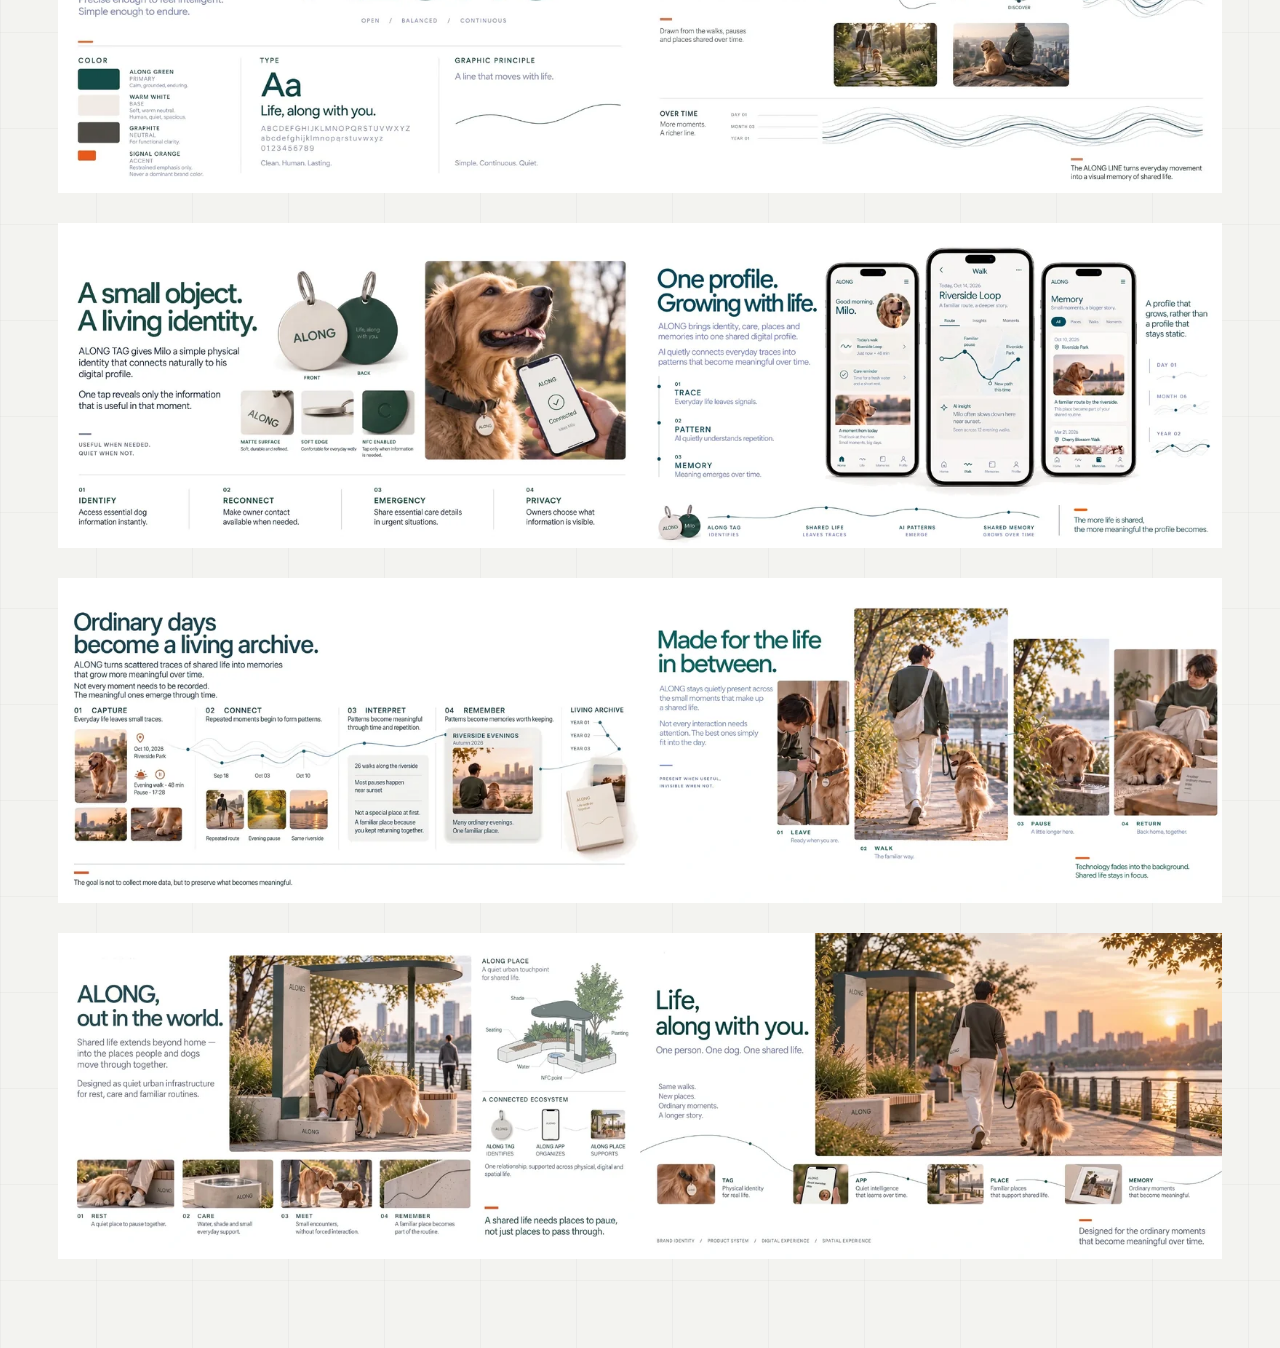
==== commit cf05b9f4: "Fix slow project pages on mobile: add responsive srcset + lazy loading Project detail pages previous" ====
--- a/projects/along.html
+++ b/projects/along.html
@@ -40,32 +40,32 @@
 
     <section class="detail-gallery along-gallery" aria-label="ALONG case study pages">
       <div class="along-spread">
-        <figure class="detail-image-frame has-image"><img src="../assets/images/along-pages/along-page-01.webp" alt="ALONG case study page 01"></figure>
-        <figure class="detail-image-frame has-image"><img src="../assets/images/along-pages/along-page-02.webp" alt="ALONG case study page 02" loading="lazy"></figure>
+        <figure class="detail-image-frame has-image"><img src="../assets/images/along-pages/along-page-01.webp" alt="ALONG case study page 01" decoding="async" srcset="../assets/images/along-pages/along-page-01-800.webp 800w, ../assets/images/along-pages/along-page-01.webp 1600w" sizes="(max-width: 1450px) calc((100vw - 32px) / 2), 680px"></figure>
+        <figure class="detail-image-frame has-image"><img src="../assets/images/along-pages/along-page-02.webp" alt="ALONG case study page 02" decoding="async" srcset="../assets/images/along-pages/along-page-02-800.webp 800w, ../assets/images/along-pages/along-page-02.webp 1600w" sizes="(max-width: 1450px) calc((100vw - 32px) / 2), 680px" loading="lazy"></figure>
       </div>
       <div class="along-spread">
-        <figure class="detail-image-frame has-image"><img src="../assets/images/along-pages/along-page-03.webp" alt="ALONG case study page 03" loading="lazy"></figure>
-        <figure class="detail-image-frame has-image"><img src="../assets/images/along-pages/along-page-04.webp" alt="ALONG case study page 04" loading="lazy"></figure>
+        <figure class="detail-image-frame has-image"><img src="../assets/images/along-pages/along-page-03.webp" alt="ALONG case study page 03" decoding="async" srcset="../assets/images/along-pages/along-page-03-800.webp 800w, ../assets/images/along-pages/along-page-03.webp 1600w" sizes="(max-width: 1450px) calc((100vw - 32px) / 2), 680px" loading="lazy"></figure>
+        <figure class="detail-image-frame has-image"><img src="../assets/images/along-pages/along-page-04.webp" alt="ALONG case study page 04" decoding="async" srcset="../assets/images/along-pages/along-page-04-800.webp 800w, ../assets/images/along-pages/along-page-04.webp 1600w" sizes="(max-width: 1450px) calc((100vw - 32px) / 2), 680px" loading="lazy"></figure>
       </div>
       <div class="along-spread">
-        <figure class="detail-image-frame has-image"><img src="../assets/images/along-pages/along-page-05.webp" alt="ALONG case study page 05" loading="lazy"></figure>
-        <figure class="detail-image-frame has-image"><img src="../assets/images/along-pages/along-page-06.webp" alt="ALONG case study page 06" loading="lazy"></figure>
+        <figure class="detail-image-frame has-image"><img src="../assets/images/along-pages/along-page-05.webp" alt="ALONG case study page 05" decoding="async" srcset="../assets/images/along-pages/along-page-05-800.webp 800w, ../assets/images/along-pages/along-page-05.webp 1600w" sizes="(max-width: 1450px) calc((100vw - 32px) / 2), 680px" loading="lazy"></figure>
+        <figure class="detail-image-frame has-image"><img src="../assets/images/along-pages/along-page-06.webp" alt="ALONG case study page 06" decoding="async" srcset="../assets/images/along-pages/along-page-06-800.webp 800w, ../assets/images/along-pages/along-page-06.webp 1600w" sizes="(max-width: 1450px) calc((100vw - 32px) / 2), 680px" loading="lazy"></figure>
       </div>
       <div class="along-spread">
-        <figure class="detail-image-frame has-image"><img src="../assets/images/along-pages/along-page-07.webp" alt="ALONG case study page 07" loading="lazy"></figure>
-        <figure class="detail-image-frame has-image"><img src="../assets/images/along-pages/along-page-08.webp" alt="ALONG case study page 08" loading="lazy"></figure>
+        <figure class="detail-image-frame has-image"><img src="../assets/images/along-pages/along-page-07.webp" alt="ALONG case study page 07" decoding="async" srcset="../assets/images/along-pages/along-page-07-800.webp 800w, ../assets/images/along-pages/along-page-07.webp 1600w" sizes="(max-width: 1450px) calc((100vw - 32px) / 2), 680px" loading="lazy"></figure>
+        <figure class="detail-image-frame has-image"><img src="../assets/images/along-pages/along-page-08.webp" alt="ALONG case study page 08" decoding="async" srcset="../assets/images/along-pages/along-page-08-800.webp 800w, ../assets/images/along-pages/along-page-08.webp 1600w" sizes="(max-width: 1450px) calc((100vw - 32px) / 2), 680px" loading="lazy"></figure>
       </div>
       <div class="along-spread">
-        <figure class="detail-image-frame has-image"><img src="../assets/images/along-pages/along-page-09.webp" alt="ALONG case study page 09" loading="lazy"></figure>
-        <figure class="detail-image-frame has-image"><img src="../assets/images/along-pages/along-page-10.webp" alt="ALONG case study page 10" loading="lazy"></figure>
+        <figure class="detail-image-frame has-image"><img src="../assets/images/along-pages/along-page-09.webp" alt="ALONG case study page 09" decoding="async" srcset="../assets/images/along-pages/along-page-09-800.webp 800w, ../assets/images/along-pages/along-page-09.webp 1600w" sizes="(max-width: 1450px) calc((100vw - 32px) / 2), 680px" loading="lazy"></figure>
+        <figure class="detail-image-frame has-image"><img src="../assets/images/along-pages/along-page-10.webp" alt="ALONG case study page 10" decoding="async" srcset="../assets/images/along-pages/along-page-10-800.webp 800w, ../assets/images/along-pages/along-page-10.webp 1600w" sizes="(max-width: 1450px) calc((100vw - 32px) / 2), 680px" loading="lazy"></figure>
       </div>
       <div class="along-spread">
-        <figure class="detail-image-frame has-image"><img src="../assets/images/along-pages/along-page-11.webp" alt="ALONG case study page 11" loading="lazy"></figure>
-        <figure class="detail-image-frame has-image"><img src="../assets/images/along-pages/along-page-12.webp" alt="ALONG case study page 12" loading="lazy"></figure>
+        <figure class="detail-image-frame has-image"><img src="../assets/images/along-pages/along-page-11.webp" alt="ALONG case study page 11" decoding="async" srcset="../assets/images/along-pages/along-page-11-800.webp 800w, ../assets/images/along-pages/along-page-11.webp 1600w" sizes="(max-width: 1450px) calc((100vw - 32px) / 2), 680px" loading="lazy"></figure>
+        <figure class="detail-image-frame has-image"><img src="../assets/images/along-pages/along-page-12.webp" alt="ALONG case study page 12" decoding="async" srcset="../assets/images/along-pages/along-page-12-800.webp 800w, ../assets/images/along-pages/along-page-12.webp 1600w" sizes="(max-width: 1450px) calc((100vw - 32px) / 2), 680px" loading="lazy"></figure>
       </div>
       <div class="along-spread">
-        <figure class="detail-image-frame has-image"><img src="../assets/images/along-pages/along-page-13.webp" alt="ALONG case study page 13" loading="lazy"></figure>
-        <figure class="detail-image-frame has-image"><img src="../assets/images/along-pages/along-page-14.webp" alt="ALONG case study page 14" loading="lazy"></figure>
+        <figure class="detail-image-frame has-image"><img src="../assets/images/along-pages/along-page-13.webp" alt="ALONG case study page 13" decoding="async" srcset="../assets/images/along-pages/along-page-13-800.webp 800w, ../assets/images/along-pages/along-page-13.webp 1600w" sizes="(max-width: 1450px) calc((100vw - 32px) / 2), 680px" loading="lazy"></figure>
+        <figure class="detail-image-frame has-image"><img src="../assets/images/along-pages/along-page-14.webp" alt="ALONG case study page 14" decoding="async" srcset="../assets/images/along-pages/along-page-14-800.webp 800w, ../assets/images/along-pages/along-page-14.webp 1600w" sizes="(max-width: 1450px) calc((100vw - 32px) / 2), 680px" loading="lazy"></figure>
       </div>
     </section>
 
--- a/style.css
+++ b/style.css
@@ -1435,6 +1435,35 @@
   transition: none;
 }
 
+.fuhui-gallery {
+  display: block;
+}
+
+.fuhui-spread {
+  display: flex;
+  width: 100%;
+  gap: 0;
+  margin-bottom: clamp(18px, 3vw, 30px);
+}
+
+.fuhui-spread:last-child {
+  margin-bottom: 0;
+}
+
+.fuhui-spread .detail-image-frame {
+  flex: 0 0 50%;
+  width: 50%;
+  min-height: 0;
+  margin: 0;
+  border: 0;
+}
+
+.fuhui-spread .detail-image-frame img {
+  display: block;
+  width: 100%;
+  height: auto;
+}
+
 .along-gallery {
   display: block;
 }
@@ -1652,6 +1681,20 @@
     gap: 18px;
   }
 
+}
+
+@media (max-width: 560px) {
+  .fuhui-spread {
+    display: block;
+  }
+
+  .fuhui-spread .detail-image-frame {
+    width: 100%;
+  }
+
+  .fuhui-spread .detail-image-frame + .detail-image-frame {
+    margin-top: clamp(18px, 3vw, 30px);
+  }
 }
 
 @media (min-width: 841px) and (max-width: 960px) {
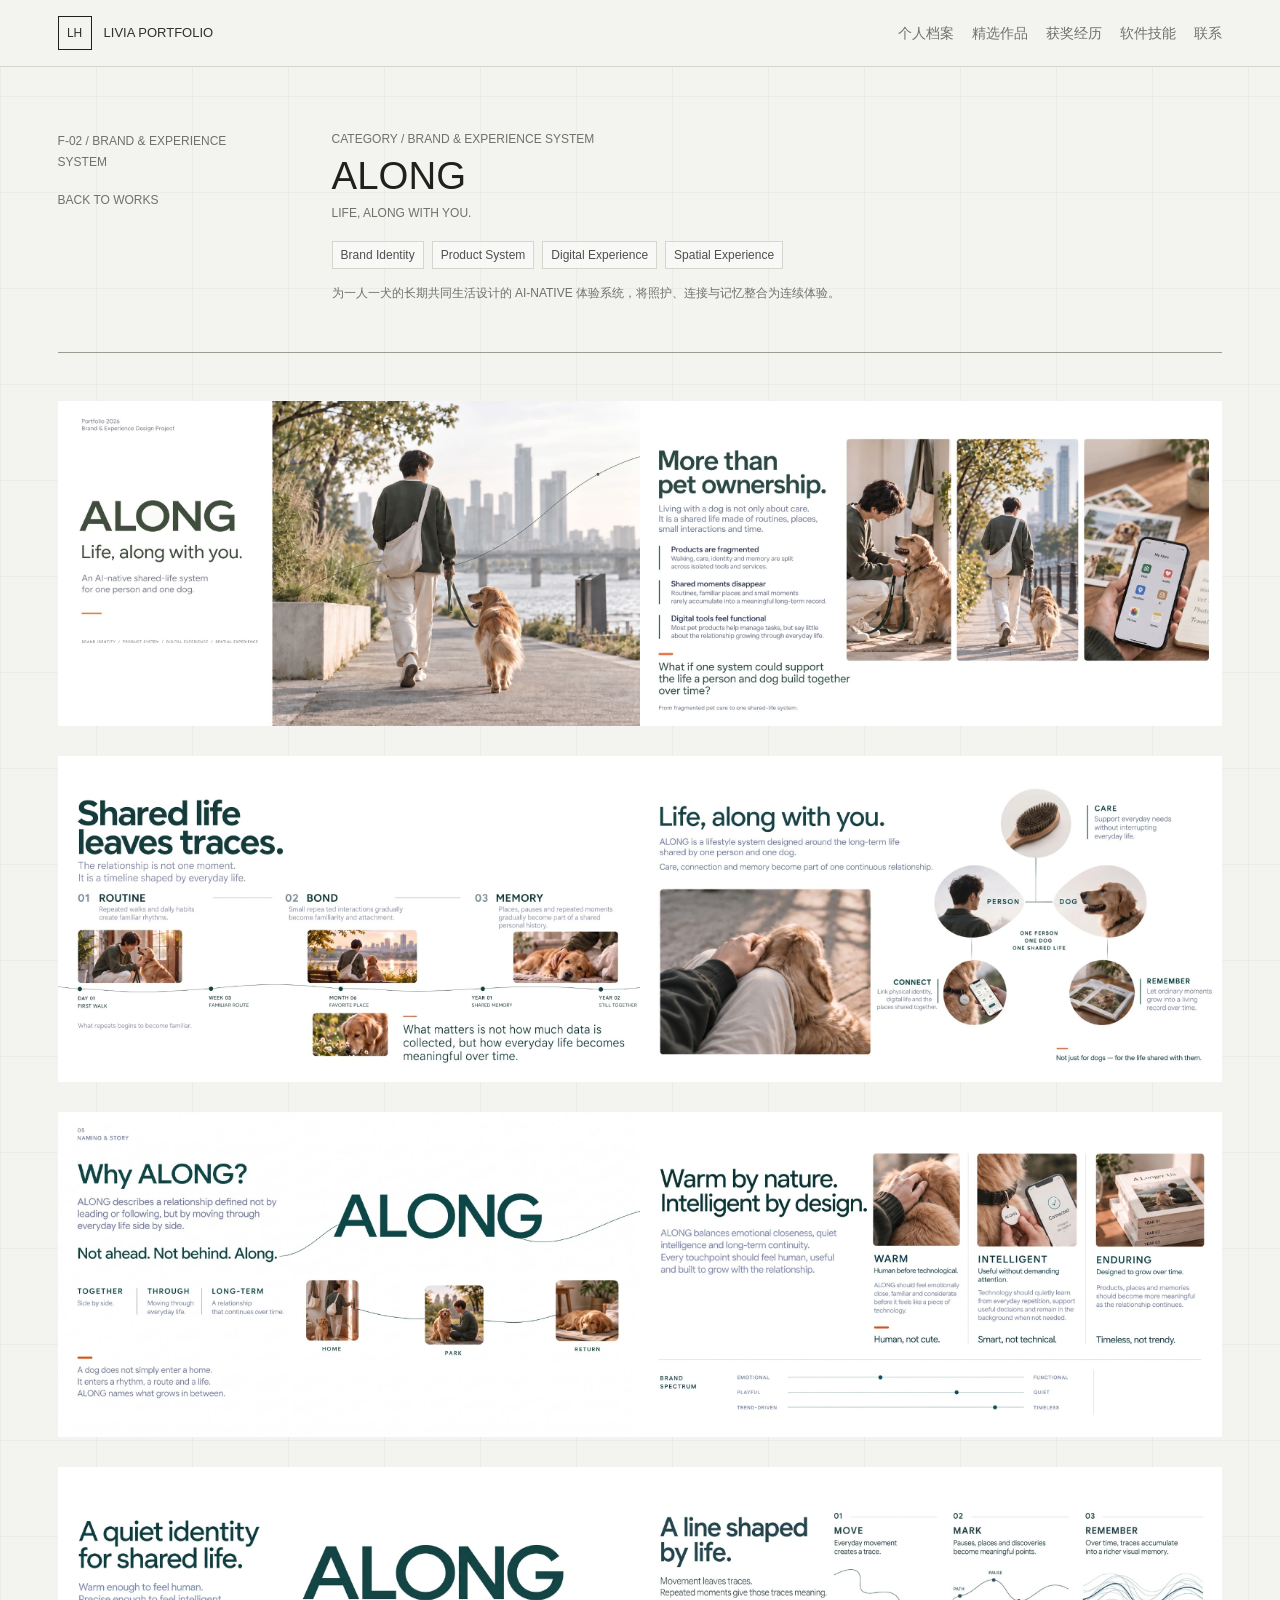
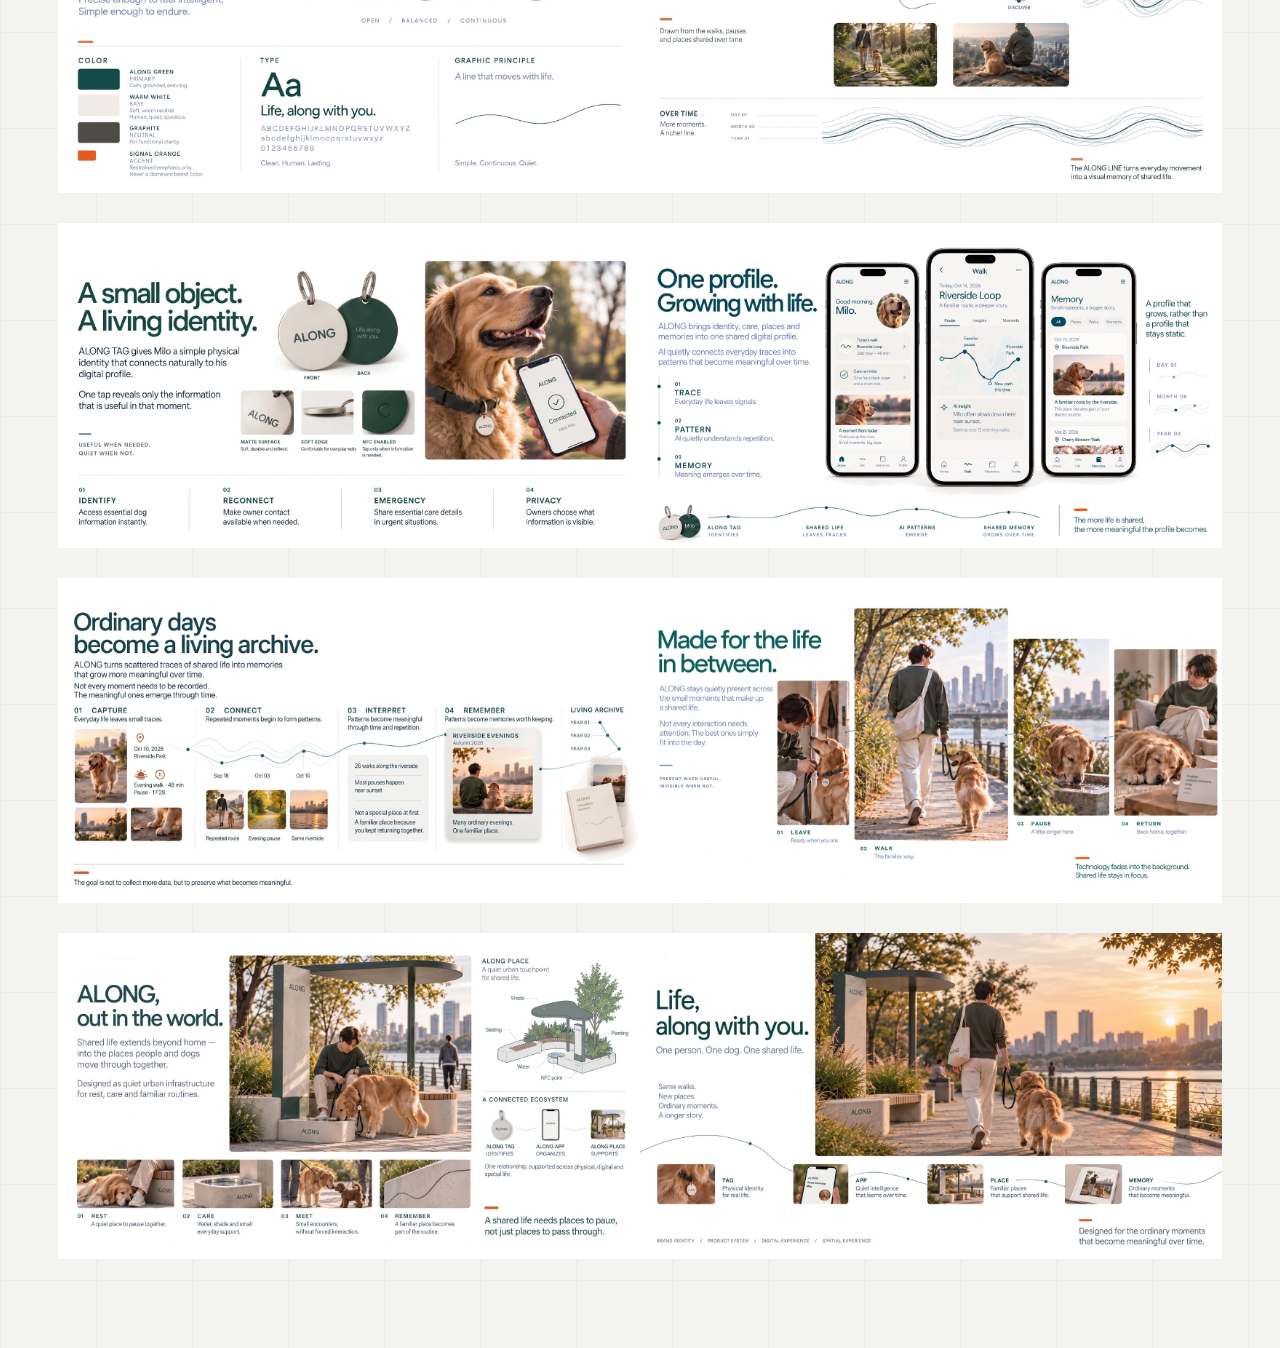
==== commit 15a223f9: "Restore plain <img src> - srcset/picture rendered blurry at fractional DPR Measured with headless Ch" ====
--- a/projects/along.html
+++ b/projects/along.html
@@ -40,32 +40,32 @@
 
     <section class="detail-gallery along-gallery" aria-label="ALONG case study pages">
       <div class="along-spread">
-        <figure class="detail-image-frame has-image"><img src="../assets/images/along-pages/along-page-01.webp" alt="ALONG case study page 01" decoding="async" srcset="../assets/images/along-pages/along-page-01-800.webp 800w, ../assets/images/along-pages/along-page-01.webp 1600w" sizes="(max-width: 1450px) calc((100vw - 32px) / 2), 680px"></figure>
-        <figure class="detail-image-frame has-image"><img src="../assets/images/along-pages/along-page-02.webp" alt="ALONG case study page 02" decoding="async" srcset="../assets/images/along-pages/along-page-02-800.webp 800w, ../assets/images/along-pages/along-page-02.webp 1600w" sizes="(max-width: 1450px) calc((100vw - 32px) / 2), 680px" loading="lazy"></figure>
+        <figure class="detail-image-frame has-image"><img src="../assets/images/along-pages/along-page-01.webp" alt="ALONG case study page 01"></figure>
+        <figure class="detail-image-frame has-image"><img src="../assets/images/along-pages/along-page-02.webp" alt="ALONG case study page 02" loading="lazy"></figure>
       </div>
       <div class="along-spread">
-        <figure class="detail-image-frame has-image"><img src="../assets/images/along-pages/along-page-03.webp" alt="ALONG case study page 03" decoding="async" srcset="../assets/images/along-pages/along-page-03-800.webp 800w, ../assets/images/along-pages/along-page-03.webp 1600w" sizes="(max-width: 1450px) calc((100vw - 32px) / 2), 680px" loading="lazy"></figure>
-        <figure class="detail-image-frame has-image"><img src="../assets/images/along-pages/along-page-04.webp" alt="ALONG case study page 04" decoding="async" srcset="../assets/images/along-pages/along-page-04-800.webp 800w, ../assets/images/along-pages/along-page-04.webp 1600w" sizes="(max-width: 1450px) calc((100vw - 32px) / 2), 680px" loading="lazy"></figure>
+        <figure class="detail-image-frame has-image"><img src="../assets/images/along-pages/along-page-03.webp" alt="ALONG case study page 03" loading="lazy"></figure>
+        <figure class="detail-image-frame has-image"><img src="../assets/images/along-pages/along-page-04.webp" alt="ALONG case study page 04" loading="lazy"></figure>
       </div>
       <div class="along-spread">
-        <figure class="detail-image-frame has-image"><img src="../assets/images/along-pages/along-page-05.webp" alt="ALONG case study page 05" decoding="async" srcset="../assets/images/along-pages/along-page-05-800.webp 800w, ../assets/images/along-pages/along-page-05.webp 1600w" sizes="(max-width: 1450px) calc((100vw - 32px) / 2), 680px" loading="lazy"></figure>
-        <figure class="detail-image-frame has-image"><img src="../assets/images/along-pages/along-page-06.webp" alt="ALONG case study page 06" decoding="async" srcset="../assets/images/along-pages/along-page-06-800.webp 800w, ../assets/images/along-pages/along-page-06.webp 1600w" sizes="(max-width: 1450px) calc((100vw - 32px) / 2), 680px" loading="lazy"></figure>
+        <figure class="detail-image-frame has-image"><img src="../assets/images/along-pages/along-page-05.webp" alt="ALONG case study page 05" loading="lazy"></figure>
+        <figure class="detail-image-frame has-image"><img src="../assets/images/along-pages/along-page-06.webp" alt="ALONG case study page 06" loading="lazy"></figure>
       </div>
       <div class="along-spread">
-        <figure class="detail-image-frame has-image"><img src="../assets/images/along-pages/along-page-07.webp" alt="ALONG case study page 07" decoding="async" srcset="../assets/images/along-pages/along-page-07-800.webp 800w, ../assets/images/along-pages/along-page-07.webp 1600w" sizes="(max-width: 1450px) calc((100vw - 32px) / 2), 680px" loading="lazy"></figure>
-        <figure class="detail-image-frame has-image"><img src="../assets/images/along-pages/along-page-08.webp" alt="ALONG case study page 08" decoding="async" srcset="../assets/images/along-pages/along-page-08-800.webp 800w, ../assets/images/along-pages/along-page-08.webp 1600w" sizes="(max-width: 1450px) calc((100vw - 32px) / 2), 680px" loading="lazy"></figure>
+        <figure class="detail-image-frame has-image"><img src="../assets/images/along-pages/along-page-07.webp" alt="ALONG case study page 07" loading="lazy"></figure>
+        <figure class="detail-image-frame has-image"><img src="../assets/images/along-pages/along-page-08.webp" alt="ALONG case study page 08" loading="lazy"></figure>
       </div>
       <div class="along-spread">
-        <figure class="detail-image-frame has-image"><img src="../assets/images/along-pages/along-page-09.webp" alt="ALONG case study page 09" decoding="async" srcset="../assets/images/along-pages/along-page-09-800.webp 800w, ../assets/images/along-pages/along-page-09.webp 1600w" sizes="(max-width: 1450px) calc((100vw - 32px) / 2), 680px" loading="lazy"></figure>
-        <figure class="detail-image-frame has-image"><img src="../assets/images/along-pages/along-page-10.webp" alt="ALONG case study page 10" decoding="async" srcset="../assets/images/along-pages/along-page-10-800.webp 800w, ../assets/images/along-pages/along-page-10.webp 1600w" sizes="(max-width: 1450px) calc((100vw - 32px) / 2), 680px" loading="lazy"></figure>
+        <figure class="detail-image-frame has-image"><img src="../assets/images/along-pages/along-page-09.webp" alt="ALONG case study page 09" loading="lazy"></figure>
+        <figure class="detail-image-frame has-image"><img src="../assets/images/along-pages/along-page-10.webp" alt="ALONG case study page 10" loading="lazy"></figure>
       </div>
       <div class="along-spread">
-        <figure class="detail-image-frame has-image"><img src="../assets/images/along-pages/along-page-11.webp" alt="ALONG case study page 11" decoding="async" srcset="../assets/images/along-pages/along-page-11-800.webp 800w, ../assets/images/along-pages/along-page-11.webp 1600w" sizes="(max-width: 1450px) calc((100vw - 32px) / 2), 680px" loading="lazy"></figure>
-        <figure class="detail-image-frame has-image"><img src="../assets/images/along-pages/along-page-12.webp" alt="ALONG case study page 12" decoding="async" srcset="../assets/images/along-pages/along-page-12-800.webp 800w, ../assets/images/along-pages/along-page-12.webp 1600w" sizes="(max-width: 1450px) calc((100vw - 32px) / 2), 680px" loading="lazy"></figure>
+        <figure class="detail-image-frame has-image"><img src="../assets/images/along-pages/along-page-11.webp" alt="ALONG case study page 11" loading="lazy"></figure>
+        <figure class="detail-image-frame has-image"><img src="../assets/images/along-pages/along-page-12.webp" alt="ALONG case study page 12" loading="lazy"></figure>
       </div>
       <div class="along-spread">
-        <figure class="detail-image-frame has-image"><img src="../assets/images/along-pages/along-page-13.webp" alt="ALONG case study page 13" decoding="async" srcset="../assets/images/along-pages/along-page-13-800.webp 800w, ../assets/images/along-pages/along-page-13.webp 1600w" sizes="(max-width: 1450px) calc((100vw - 32px) / 2), 680px" loading="lazy"></figure>
-        <figure class="detail-image-frame has-image"><img src="../assets/images/along-pages/along-page-14.webp" alt="ALONG case study page 14" decoding="async" srcset="../assets/images/along-pages/along-page-14-800.webp 800w, ../assets/images/along-pages/along-page-14.webp 1600w" sizes="(max-width: 1450px) calc((100vw - 32px) / 2), 680px" loading="lazy"></figure>
+        <figure class="detail-image-frame has-image"><img src="../assets/images/along-pages/along-page-13.webp" alt="ALONG case study page 13" loading="lazy"></figure>
+        <figure class="detail-image-frame has-image"><img src="../assets/images/along-pages/along-page-14.webp" alt="ALONG case study page 14" loading="lazy"></figure>
       </div>
     </section>
 
--- a/style.css
+++ b/style.css
@@ -2047,3 +2047,4 @@
     transform: none;
   }
 }
+
